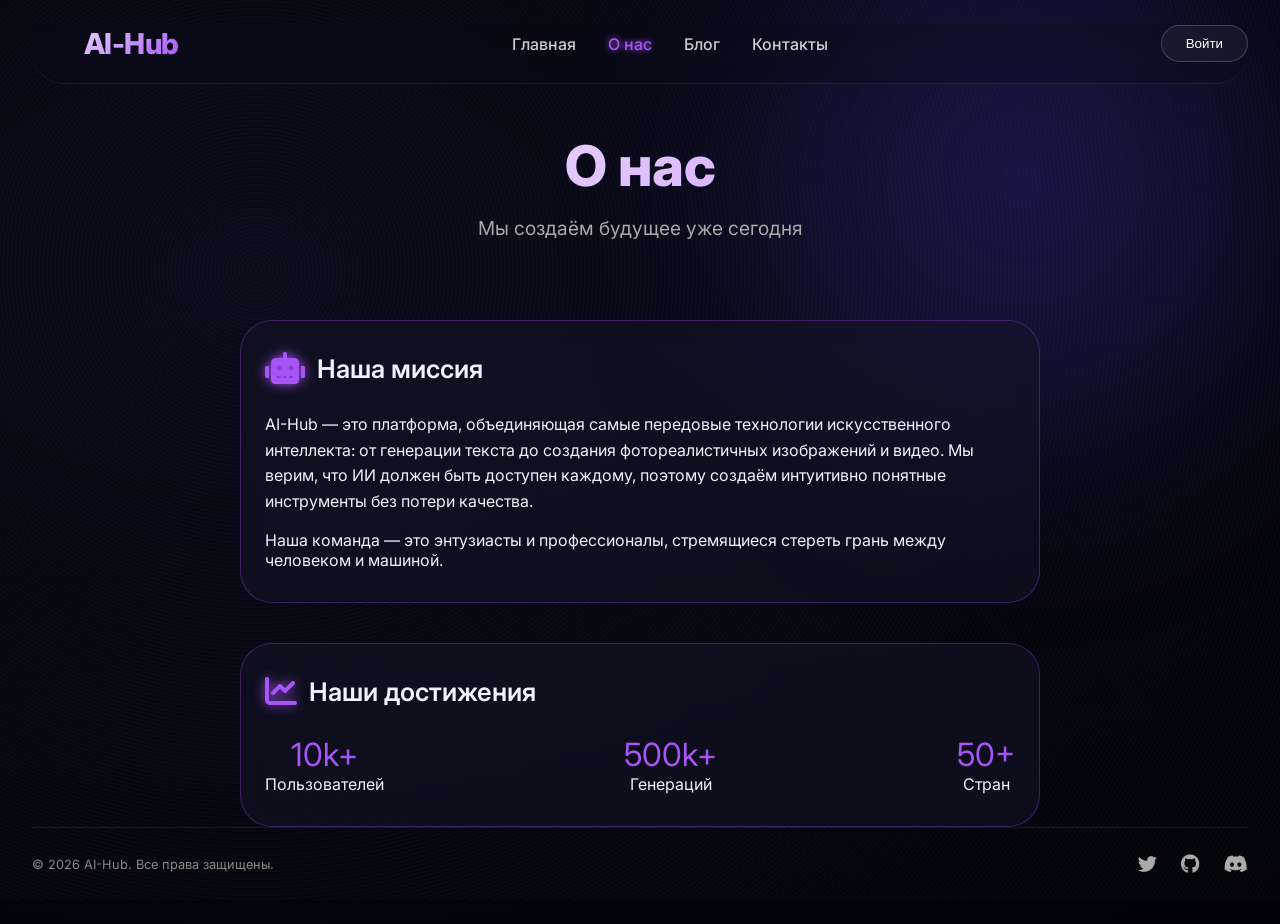
==== about.html @ 54b3c549 "Create about.html" ====
<!DOCTYPE html>
<html lang="ru">
<head>
    <meta charset="UTF-8">
    <meta name="viewport" content="width=device-width, initial-scale=1.0, user-scalable=yes">
    <title>О нас | AI-Hub</title>
    <link rel="stylesheet" href="css/style.css">
    <link href="https://fonts.googleapis.com/css2?family=Inter:opsz,wght@14..32,300;14..32,400;14..32,600;14..32,700;14..32,800&display=swap" rel="stylesheet">
    <link rel="stylesheet" href="https://cdnjs.cloudflare.com/ajax/libs/font-awesome/6.0.0-beta3/css/all.min.css">
</head>
<body>
    <div class="noise"></div>
    <div class="glow-orb"></div>

    <div class="container">
        <header>
            <div class="logo">
                <div class="logo-icon">✨</div>
                <span>AI-Hub</span>
            </div>
            <nav>
                <a href="index.html">Главная</a>
                <a href="about.html" class="active">О нас</a>
                <a href="blog.html">Блог</a>
                <a href="contacts.html">Контакты</a>
            </nav>
            <button class="glass-btn">Войти</button>
        </header>

        <main>
            <div class="hero">
                <h1>О нас</h1>
                <p>Мы создаём будущее уже сегодня</p>
            </div>

            <div class="glass-card" style="max-width: 800px; margin: 0 auto 40px;">
                <div class="card-header">
                    <div class="card-icon"><i class="fas fa-robot"></i></div>
                    <h2>Наша миссия</h2>
                </div>
                <p style="line-height: 1.6; margin-bottom: 16px;">AI-Hub — это платформа, объединяющая самые передовые технологии искусственного интеллекта: от генерации текста до создания фотореалистичных изображений и видео. Мы верим, что ИИ должен быть доступен каждому, поэтому создаём интуитивно понятные инструменты без потери качества.</p>
                <p>Наша команда — это энтузиасты и профессионалы, стремящиеся стереть грань между человеком и машиной.</p>
            </div>

            <div class="glass-card" style="max-width: 800px; margin: 0 auto;">
                <div class="card-header">
                    <div class="card-icon"><i class="fas fa-chart-line"></i></div>
                    <h2>Наши достижения</h2>
                </div>
                <div class="stats-grid" style="display: flex; justify-content: space-between; gap: 20px; margin-top: 20px;">
                    <div style="text-align: center;">
                        <div style="font-size: 2rem; color: #a855f7;">10k+</div>
                        <div>Пользователей</div>
                    </div>
                    <div style="text-align: center;">
                        <div style="font-size: 2rem; color: #a855f7;">500k+</div>
                        <div>Генераций</div>
                    </div>
                    <div style="text-align: center;">
                        <div style="font-size: 2rem; color: #a855f7;">50+</div>
                        <div>Стран</div>
                    </div>
                </div>
            </div>
        </main>

        <footer>
            <p>© 2026 AI-Hub. Все права защищены.</p>
            <div class="social-links">
                <a href="#"><i class="fab fa-twitter"></i></a>
                <a href="#"><i class="fab fa-github"></i></a>
                <a href="#"><i class="fab fa-discord"></i></a>
            </div>
        </footer>
    </div>

    <script src="js/main.js"></script>
</body>
</html>
---- css/style.css ----
* {
    margin: 0;
    padding: 0;
    box-sizing: border-box;
}

body {
    font-family: 'Inter', sans-serif;
    background: radial-gradient(ellipse at 20% 30%, #0a0a1a, #020208);
    color: #eef2ff;
    min-height: 100vh;
    position: relative;
    overflow-x: hidden;
}

.noise {
    position: fixed;
    top: 0;
    left: 0;
    width: 100%;
    height: 100%;
    background: repeating-radial-gradient(circle at 20% 30%, rgba(255,255,255,0.02) 0px, rgba(255,255,255,0.02) 2px, transparent 2px, transparent 4px);
    pointer-events: none;
    z-index: 0;
}

.glow-orb {
    position: fixed;
    top: -20%;
    right: -10%;
    width: 60%;
    height: 80%;
    background: radial-gradient(circle, rgba(79,70,229,0.3) 0%, rgba(0,0,0,0) 70%);
    filter: blur(80px);
    pointer-events: none;
    z-index: 0;
}

.container {
    position: relative;
    z-index: 2;
    max-width: 1400px;
    margin: 0 auto;
    padding: 24px 32px;
}

/* Header */
header {
    display: flex;
    justify-content: space-between;
    align-items: center;
    flex-wrap: wrap;
    gap: 20px;
    padding-bottom: 20px;
    border-bottom: 1px solid rgba(255,255,255,0.08);
    backdrop-filter: blur(10px);
    background: rgba(10,10,26,0.3);
    border-radius: 0 0 32px 32px;
    margin-bottom: 48px;
}

.logo {
    display: flex;
    align-items: center;
    gap: 12px;
    font-size: 1.8rem;
    font-weight: 800;
    letter-spacing: -0.5px;
    background: linear-gradient(135deg, #fff, #a855f7);
    -webkit-background-clip: text;
    background-clip: text;
    color: transparent;
}
.logo-icon {
    font-size: 2rem;
    filter: drop-shadow(0 0 8px #a855f7);
}

nav {
    display: flex;
    gap: 32px;
}
nav a {
    color: #ccc;
    text-decoration: none;
    font-weight: 500;
    transition: 0.2s;
}
nav a:hover, nav a.active {
    color: #a855f7;
    text-shadow: 0 0 6px #a855f7;
}

.glass-btn {
    background: rgba(255,255,255,0.05);
    border: 1px solid rgba(255,255,255,0.2);
    padding: 10px 24px;
    border-radius: 40px;
    color: white;
    cursor: pointer;
    transition: 0.2s;
}
.glass-btn:hover {
    background: rgba(168,85,247,0.3);
    border-color: #a855f7;
    box-shadow: 0 0 12px rgba(168,85,247,0.4);
}

/* Hero */
.hero {
    text-align: center;
    margin-bottom: 80px;
}
.hero h1 {
    font-size: 3.5rem;
    font-weight: 800;
    background: linear-gradient(135deg, #fff, #c084fc);
    -webkit-background-clip: text;
    background-clip: text;
    color: transparent;
    margin-bottom: 16px;
}
.hero p {
    font-size: 1.2rem;
    color: #aaa;
}

/* Карточки */
.cards-container {
    display: flex;
    justify-content: center;
    gap: 32px;
    flex-wrap: wrap;
    margin-bottom: 60px;
}

.glass-card {
    flex: 1;
    min-width: 280px;
    max-width: 380px;
    background: rgba(20,20,40,0.5);
    backdrop-filter: blur(12px);
    border-radius: 32px;
    border: 1px solid rgba(168,85,247,0.3);
    padding: 28px 24px 32px;
    transition: all 0.3s ease;
    position: relative;
    overflow: hidden;
    cursor: pointer;
}
.glass-card:hover {
    transform: translateY(-8px);
    border-color: #a855f7;
    box-shadow: 0 20px 40px rgba(168,85,247,0.2);
}
.card-glow {
    position: absolute;
    top: 0;
    left: 0;
    width: 100%;
    height: 100%;
    background: radial-gradient(circle at 50% 0%, rgba(168,85,247,0.2), transparent);
    opacity: 0;
    transition: 0.4s;
}
.glass-card:hover .card-glow {
    opacity: 1;
}

.card-header {
    display: flex;
    align-items: center;
    gap: 12px;
    margin-bottom: 24px;
}
.card-icon {
    font-size: 2rem;
    color: #a855f7;
    filter: drop-shadow(0 0 6px #a855f7);
}
.card-header h2 {
    font-size: 1.6rem;
    font-weight: 600;
}

/* Чат превью */
.chat-preview {
    background: rgba(0,0,0,0.4);
    border-radius: 20px;
    padding: 16px;
    margin: 16px 0;
    min-height: 180px;
}
.message-bubble {
    max-width: 85%;
    padding: 10px 14px;
    border-radius: 20px;
    margin-bottom: 12px;
    font-size: 0.85rem;
}
.message-bubble.user {
    background: rgba(168,85,247,0.3);
    border: 1px solid rgba(168,85,247,0.5);
    margin-left: auto;
    text-align: right;
}
.message-bubble.ai {
    background: rgba(255,255,255,0.1);
    border: 1px solid rgba(255,255,255,0.2);
}
.typing-indicator {
    display: flex;
    gap: 4px;
    padding: 8px;
}
.typing-indicator span {
    width: 8px;
    height: 8px;
    background: #a855f7;
    border-radius: 50%;
    display: inline-block;
    animation: typing 1.2s infinite ease-in-out;
}
.typing-indicator span:nth-child(2) { animation-delay: 0.2s; }
.typing-indicator span:nth-child(3) { animation-delay: 0.4s; }
@keyframes typing {
    0%, 60%, 100% { transform: translateY(0); opacity: 0.4; }
    30% { transform: translateY(-8px); opacity: 1; }
}

/* AI Фото превью */
.photo-preview {
    background: #0a0a14;
    border-radius: 20px;
    height: 160px;
    margin: 16px 0;
    overflow: hidden;
    position: relative;
}
.pixel-canvas {
    width: 100%;
    height: 100%;
    position: relative;
}
.pixel-grid {
    width: 100%;
    height: 100%;
    background: repeating-linear-gradient(0deg, rgba(168,85,247,0.1) 0px, rgba(168,85,247,0.1) 4px, transparent 4px, transparent 8px),
                repeating-linear-gradient(90deg, rgba(168,85,247,0.1) 0px, rgba(168,85,247,0.1) 4px, transparent 4px, transparent 8px);
    animation: pixelShift 3s linear infinite;
}
@keyframes pixelShift {
    0% { background-position: 0 0; }
    100% { background-position: 40px 40px; }
}
.overlay-text {
    position: absolute;
    top: 50%;
    left: 50%;
    transform: translate(-50%, -50%);
    font-size: 0.8rem;
    color: #a855f7;
    text-shadow: 0 0 4px #a855f7;
}

/* AI Видео превью */
.video-preview {
    background: #0a0a14;
    border-radius: 20px;
    height: 160px;
    margin: 16px 0;
    position: relative;
    overflow: hidden;
}
.film-strip {
    display: flex;
    gap: 8px;
    padding: 12px;
    animation: slideStrip 4s linear infinite;
}
.frame {
    width: 60px;
    height: 80px;
    background: linear-gradient(135deg, #1e1a3a, #0e0a1a);
    border: 1px solid #a855f7;
    border-radius: 8px;
    flex-shrink: 0;
}
.data-stream {
    position: absolute;
    bottom: 0;
    left: 0;
    width: 100%;
    height: 30px;
    background: linear-gradient(90deg, transparent, #a855f7, #ec4899, transparent);
    animation: streamFlow 1.5s linear infinite;
}
@keyframes slideStrip {
    0% { transform: translateX(0); }
    100% { transform: translateX(-200px); }
}
@keyframes streamFlow {
    0% { background-position: -200% 0; }
    100% { background-position: 200% 0; }
}

.card-btn {
    background: linear-gradient(90deg, #a855f7, #ec4899);
    border: none;
    width: 100%;
    padding: 12px;
    border-radius: 40px;
    font-weight: 600;
    color: white;
    cursor: pointer;
    transition: 0.2s;
    margin-top: 16px;
}
.card-btn:hover {
    opacity: 0.9;
    transform: scale(0.98);
}

footer {
    display: flex;
    justify-content: space-between;
    align-items: center;
    flex-wrap: wrap;
    gap: 16px;
    padding: 24px 0;
    border-top: 1px solid rgba(255,255,255,0.08);
    font-size: 0.8rem;
    color: #888;
}
.social-links a {
    color: #aaa;
    margin-left: 20px;
    font-size: 1.2rem;
    transition: 0.2s;
}
.social-links a:hover {
    color: #a855f7;
}

@media (max-width: 768px) {
    .container {
        padding: 16px;
    }
    .hero h1 {
        font-size: 2rem;
    }
    .cards-container {
        flex-direction: column;
        align-items: center;
    }
    .glass-card {
        max-width: 100%;
    }
}
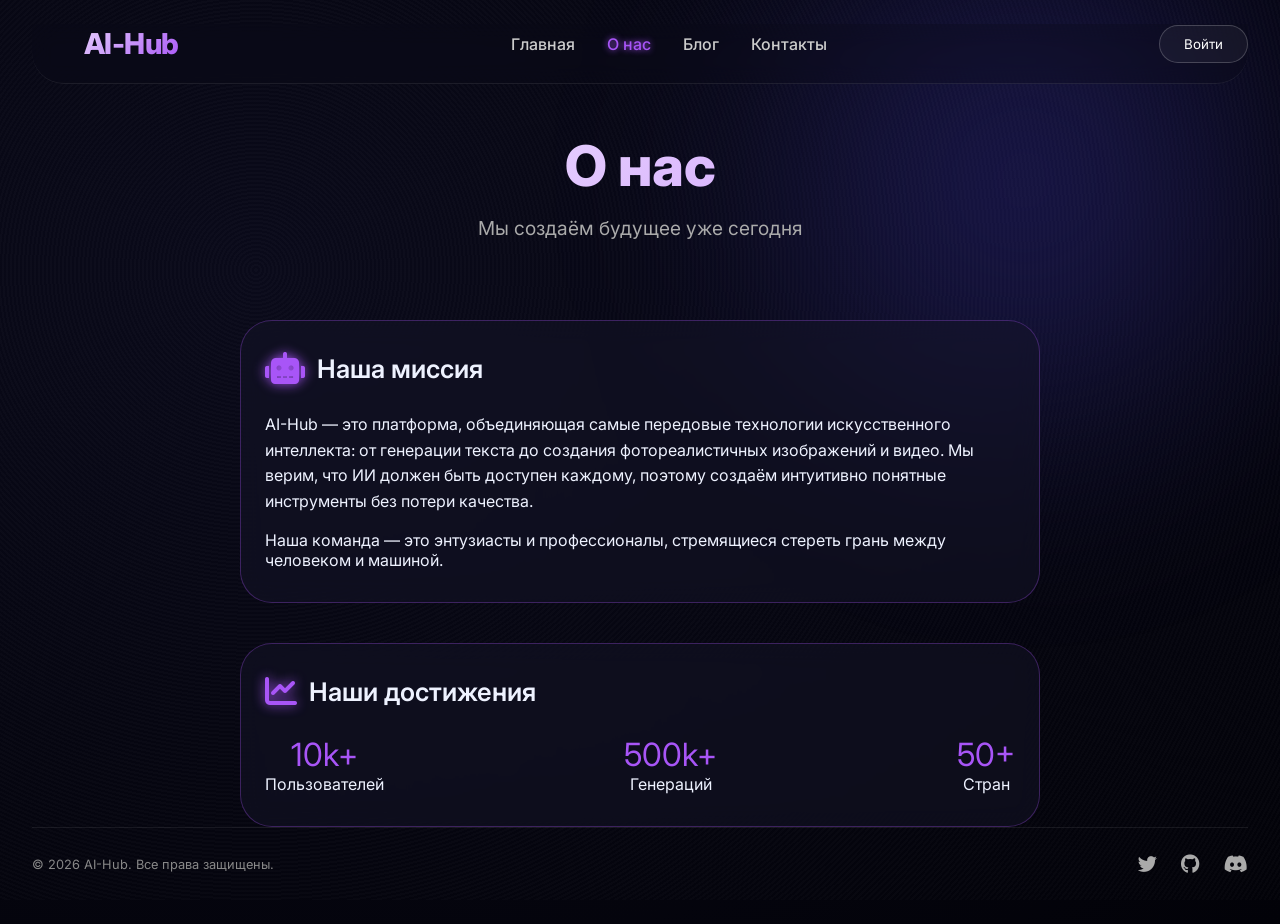
==== commit d55fcedf: "Update about.html" ====
--- a/about.html
+++ b/about.html
@@ -7,6 +7,44 @@
     <link rel="stylesheet" href="css/style.css">
     <link href="https://fonts.googleapis.com/css2?family=Inter:opsz,wght@14..32,300;14..32,400;14..32,600;14..32,700;14..32,800&display=swap" rel="stylesheet">
     <link rel="stylesheet" href="https://cdnjs.cloudflare.com/ajax/libs/font-awesome/6.0.0-beta3/css/all.min.css">
+    <style>
+        /* auth styles */
+        .auth-area { display: flex; align-items: center; gap: 12px; }
+        .glass-btn { background: rgba(255,255,255,0.05); border: 1px solid rgba(255,255,255,0.2); padding: 10px 24px; border-radius: 40px; color: white; cursor: pointer; transition: 0.2s; font-family: 'Inter', sans-serif; }
+        .glass-btn:hover { background: rgba(168,85,247,0.3); border-color: #a855f7; }
+        .profile-info { display: flex; align-items: center; gap: 16px; background: rgba(255,255,255,0.05); border: 1px solid rgba(168,85,247,0.4); border-radius: 40px; padding: 6px 18px 6px 12px; }
+        .user-data { display: flex; flex-direction: column; color: #fff; }
+        .user-name { font-weight: 600; font-size: 0.9rem; }
+        .user-id { font-size: 0.7rem; color: #a855f7; }
+        .balance-area { display: flex; align-items: center; gap: 6px; background: rgba(255,215,0,0.1); border: 1px solid rgba(255,215,0,0.4); border-radius: 20px; padding: 4px 10px; }
+        .balance-area .coin-icon { color: #FFD700; font-size: 1rem; }
+        .balance-amount { font-weight: 600; color: #FFD700; font-size: 0.9rem; }
+        .topup-btn { background: rgba(168,85,247,0.2); border: 1px solid #a855f7; color: #a855f7; font-size: 0.85rem; padding: 6px 12px; border-radius: 20px; cursor: pointer; font-weight: 600; }
+        .logout-btn { background: none; border: none; color: #ff4d6a; font-size: 1.1rem; cursor: pointer; padding: 4px; }
+
+        .modal { display: none; position: fixed; top: 0; left: 0; width: 100%; height: 100%; background: rgba(0,0,0,0.7); backdrop-filter: blur(6px); justify-content: center; align-items: center; z-index: 1000; }
+        .modal.active { display: flex; }
+        .modal-content { background: rgba(20,20,40,0.95); backdrop-filter: blur(12px); border: 1px solid rgba(168,85,247,0.4); border-radius: 32px; padding: 32px; max-width: 400px; width: 90%; position: relative; animation: modalIn 0.3s ease; }
+        @keyframes modalIn { from { transform: scale(0.9); opacity: 0; } to { transform: scale(1); opacity: 1; } }
+        .modal-close { position: absolute; top: 16px; right: 20px; background: none; border: none; color: #aaa; font-size: 1.5rem; cursor: pointer; }
+        .modal-tabs { display: flex; margin-bottom: 24px; border-bottom: 1px solid rgba(255,255,255,0.1); }
+        .modal-tab { flex: 1; text-align: center; padding: 12px; cursor: pointer; font-weight: 500; color: #aaa; transition: 0.2s; border-bottom: 2px solid transparent; }
+        .modal-tab.active { color: #a855f7; border-bottom-color: #a855f7; }
+        .form-group { margin-bottom: 16px; }
+        .form-group label { display: block; margin-bottom: 6px; font-size: 0.85rem; color: #ccc; }
+        .form-group input { width: 100%; background: rgba(0,0,0,0.5); border: 1px solid rgba(168,85,247,0.5); border-radius: 12px; padding: 12px; color: white; font-family: 'Inter', sans-serif; }
+        .form-group input:focus { outline: none; border-color: #a855f7; }
+        .error-msg { color: #ff6b7a; font-size: 0.8rem; margin-top: 4px; display: none; }
+        .submit-btn { background: linear-gradient(90deg, #a855f7, #ec4899); border: none; width: 100%; padding: 12px; border-radius: 40px; font-weight: 600; color: white; cursor: pointer; margin-top: 8px; font-family: 'Inter', sans-serif; }
+        .package-grid { display: grid; grid-template-columns: 1fr 1fr; gap: 10px; margin: 20px 0; }
+        .package-btn { background: rgba(168,85,247,0.1); border: 1px solid rgba(168,85,247,0.4); border-radius: 16px; padding: 12px; text-align: center; cursor: pointer; transition: 0.2s; color: #fff; }
+        .package-btn:hover { background: rgba(168,85,247,0.3); border-color: #a855f7; }
+        .package-amount { font-size: 1.2rem; font-weight: 700; color: #FFD700; }
+        .package-price { font-size: 0.85rem; color: #aaa; }
+        .custom-amount { display: flex; gap: 10px; align-items: center; }
+        .custom-amount input { flex: 1; }
+        .price-estimate { margin: 8px 0; font-size: 0.9rem; color: #FFD700; }
+    </style>
 </head>
 <body>
     <div class="noise"></div>
@@ -24,7 +62,9 @@
                 <a href="blog.html">Блог</a>
                 <a href="contacts.html">Контакты</a>
             </nav>
-            <button class="glass-btn">Войти</button>
+            <div class="auth-area" id="authArea">
+                <button class="glass-btn" id="authBtn">Войти</button>
+            </div>
         </header>
 
         <main>
@@ -74,6 +114,316 @@
         </footer>
     </div>
 
-    <script src="js/main.js"></script>
+    <!-- Модалки -->
+    <div class="modal" id="authModal">
+        <div class="modal-content">
+            <button class="modal-close" id="closeAuthModal">&times;</button>
+            <div class="modal-tabs">
+                <div class="modal-tab active" data-tab="login">Вход</div>
+                <div class="modal-tab" data-tab="register">Регистрация</div>
+            </div>
+            <form id="loginForm">
+                <div class="form-group">
+                    <label>Имя пользователя (латиница)</label>
+                    <input type="text" id="loginName" placeholder="username" required>
+                    <div class="error-msg" id="loginError"></div>
+                </div>
+                <div class="form-group">
+                    <label>Пароль</label>
+                    <input type="password" id="loginPassword" placeholder="Пароль" required>
+                </div>
+                <button type="submit" class="submit-btn">Войти</button>
+            </form>
+            <form id="registerForm" style="display: none;">
+                <div class="form-group">
+                    <label>Имя пользователя (латиница)</label>
+                    <input type="text" id="regName" placeholder="username" required>
+                    <div class="error-msg" id="regNameError"></div>
+                </div>
+                <div class="form-group">
+                    <label>Пароль (минимум 6 символов)</label>
+                    <input type="password" id="regPassword" placeholder="Пароль" required>
+                    <div class="error-msg" id="regPassError"></div>
+                </div>
+                <div class="form-group">
+                    <label>Повторите пароль</label>
+                    <input type="password" id="regPassword2" placeholder="Пароль ещё раз" required>
+                    <div class="error-msg" id="regPass2Error"></div>
+                </div>
+                <button type="submit" class="submit-btn">Зарегистрироваться</button>
+            </form>
+        </div>
+    </div>
+
+    <div class="modal" id="topupModal">
+        <div class="modal-content" style="max-width: 420px;">
+            <button class="modal-close" id="closeTopupModal">&times;</button>
+            <h3 style="margin-bottom: 16px; font-weight: 600;">Пополнение AI-Кредитов</h3>
+            <div class="package-grid">
+                <div class="package-btn" data-amount="100">100<br><span class="package-price">99 ₽</span></div>
+                <div class="package-btn" data-amount="500">500<br><span class="package-price">449 ₽</span></div>
+                <div class="package-btn" data-amount="1000">1 000<br><span class="package-price">849 ₽</span></div>
+                <div class="package-btn" data-amount="5000">5 000<br><span class="package-price">3 999 ₽</span></div>
+                <div class="package-btn" data-amount="10000">10 000<br><span class="package-price">7 499 ₽</span></div>
+            </div>
+            <div class="custom-amount">
+                <input type="number" id="customAmount" placeholder="Введите сумму кредитов" min="1">
+                <button class="submit-btn" id="calculateCustomBtn" style="width: auto; margin: 0;">Рассчитать</button>
+            </div>
+            <div class="price-estimate" id="priceEstimate"></div>
+            <button class="submit-btn" id="buyBtn" disabled>Купить</button>
+            <p class="error-msg" id="topupError" style="margin-top: 8px;"></p>
+        </div>
+    </div>
+
+    <script>
+        (() => {
+            const USERS_KEY = 'aihub_users';
+            const CURRENT_USER_KEY = 'aihub_currentUser';
+            const BALANCES_KEY = 'aihub_balances';
+
+            const getUsers = () => JSON.parse(localStorage.getItem(USERS_KEY)) || [];
+            const saveUsers = (users) => localStorage.setItem(USERS_KEY, JSON.stringify(users));
+            const getCurrentUser = () => JSON.parse(localStorage.getItem(CURRENT_USER_KEY));
+            const setCurrentUser = (user) => localStorage.setItem(CURRENT_USER_KEY, JSON.stringify(user));
+            const clearCurrentUser = () => localStorage.removeItem(CURRENT_USER_KEY);
+            const getBalances = () => JSON.parse(localStorage.getItem(BALANCES_KEY)) || {};
+            const saveBalances = (balances) => localStorage.setItem(BALANCES_KEY, JSON.stringify(balances));
+            const getUserBalance = (userId) => {
+                const b = getBalances();
+                return b[userId] || 0;
+            };
+            const setUserBalance = (userId, amount) => {
+                const b = getBalances();
+                b[userId] = amount;
+                saveBalances(b);
+            };
+            const START_BALANCE = 50;
+
+            const authArea = document.getElementById('authArea');
+            const authModal = document.getElementById('authModal');
+            const closeAuthModalBtn = document.getElementById('closeAuthModal');
+            const topupModal = document.getElementById('topupModal');
+            const closeTopupModalBtn = document.getElementById('closeTopupModal');
+            const tabs = document.querySelectorAll('#authModal .modal-tab');
+            const loginForm = document.getElementById('loginForm');
+            const registerForm = document.getElementById('registerForm');
+            const loginName = document.getElementById('loginName');
+            const loginPassword = document.getElementById('loginPassword');
+            const loginError = document.getElementById('loginError');
+            const regName = document.getElementById('regName');
+            const regPassword = document.getElementById('regPassword');
+            const regPassword2 = document.getElementById('regPassword2');
+            const regNameError = document.getElementById('regNameError');
+            const regPassError = document.getElementById('regPassError');
+            const regPass2Error = document.getElementById('regPass2Error');
+            const packageBtns = document.querySelectorAll('.package-btn');
+            const customAmountInput = document.getElementById('customAmount');
+            const priceEstimate = document.getElementById('priceEstimate');
+            const buyBtn = document.getElementById('buyBtn');
+            const topupError = document.getElementById('topupError');
+            const calculateCustomBtn = document.getElementById('calculateCustomBtn');
+
+            let selectedAmount = null;
+
+            function renderAuthArea() {
+                const user = getCurrentUser();
+                authArea.innerHTML = '';
+                if (user) {
+                    const balance = getUserBalance(user.id);
+                    const profileDiv = document.createElement('div');
+                    profileDiv.className = 'profile-info';
+                    profileDiv.innerHTML = `
+                        <div class="user-data">
+                            <span class="user-name">${user.name}</span>
+                            <span class="user-id">ID: ${user.id}</span>
+                        </div>
+                        <div class="balance-area">
+                            <i class="fas fa-coins coin-icon"></i>
+                            <span class="balance-amount" id="balanceDisplay">${balance}</span>
+                        </div>
+                        <button class="topup-btn" id="topupBtn">+ Пополнить</button>
+                        <button class="logout-btn" id="logoutBtn" title="Выйти"><i class="fas fa-sign-out-alt"></i></button>
+                    `;
+                    authArea.appendChild(profileDiv);
+                    document.getElementById('topupBtn').addEventListener('click', openTopupModal);
+                    document.getElementById('logoutBtn').addEventListener('click', logout);
+                } else {
+                    const btn = document.createElement('button');
+                    btn.className = 'glass-btn';
+                    btn.id = 'authBtn';
+                    btn.textContent = 'Войти';
+                    btn.addEventListener('click', openAuthModal);
+                    authArea.appendChild(btn);
+                }
+            }
+
+            function updateBalanceDisplay() {
+                const user = getCurrentUser();
+                if (user) {
+                    const balance = getUserBalance(user.id);
+                    const disp = document.getElementById('balanceDisplay');
+                    if (disp) disp.textContent = balance;
+                }
+            }
+
+            function openAuthModal() {
+                authModal.classList.add('active');
+                loginForm.reset();
+                registerForm.reset();
+                hideAuthErrors();
+                switchAuthTab('login');
+            }
+            function closeAuthModal() { authModal.classList.remove('active'); }
+            function hideAuthErrors() {
+                loginError.style.display = 'none';
+                regNameError.style.display = 'none';
+                regPassError.style.display = 'none';
+                regPass2Error.style.display = 'none';
+            }
+            function switchAuthTab(tab) {
+                tabs.forEach(t => t.classList.remove('active'));
+                if (tab === 'login') {
+                    document.querySelector('[data-tab="login"]').classList.add('active');
+                    loginForm.style.display = 'block';
+                    registerForm.style.display = 'none';
+                } else {
+                    document.querySelector('[data-tab="register"]').classList.add('active');
+                    loginForm.style.display = 'none';
+                    registerForm.style.display = 'block';
+                }
+                hideAuthErrors();
+            }
+
+            function isValidUsername(name) { return /^[a-zA-Z0-9]+$/.test(name); }
+            function generateUserId() { return 'U' + Math.random().toString(16).slice(2, 10).toUpperCase(); }
+
+            loginForm.addEventListener('submit', (e) => {
+                e.preventDefault();
+                hideAuthErrors();
+                const name = loginName.value.trim();
+                const pass = loginPassword.value;
+                if (!isValidUsername(name)) {
+                    loginError.textContent = 'Имя может содержать только латинские буквы и цифры';
+                    loginError.style.display = 'block';
+                    return;
+                }
+                const users = getUsers();
+                const user = users.find(u => u.name.toLowerCase() === name.toLowerCase() && u.password === pass);
+                if (!user) {
+                    loginError.textContent = 'Неверное имя пользователя или пароль';
+                    loginError.style.display = 'block';
+                    return;
+                }
+                setCurrentUser({ name: user.name, id: user.id });
+                closeAuthModal();
+                renderAuthArea();
+            });
+
+            registerForm.addEventListener('submit', (e) => {
+                e.preventDefault();
+                hideAuthErrors();
+                const name = regName.value.trim();
+                const pass = regPassword.value;
+                const pass2 = regPassword2.value;
+                if (!isValidUsername(name)) {
+                    regNameError.textContent = 'Имя может содержать только латинские буквы и цифры';
+                    regNameError.style.display = 'block';
+                    return;
+                }
+                if (pass.length < 6) {
+                    regPassError.textContent = 'Пароль должен быть не менее 6 символов';
+                    regPassError.style.display = 'block';
+                    return;
+                }
+                if (pass !== pass2) {
+                    regPass2Error.textContent = 'Пароли не совпадают';
+                    regPass2Error.style.display = 'block';
+                    return;
+                }
+                const users = getUsers();
+                if (users.some(u => u.name.toLowerCase() === name.toLowerCase())) {
+                    regNameError.textContent = 'Пользователь с таким именем уже существует';
+                    regNameError.style.display = 'block';
+                    return;
+                }
+                const newUser = { name, password: pass, id: generateUserId() };
+                users.push(newUser);
+                saveUsers(users);
+                setUserBalance(newUser.id, START_BALANCE);
+                setCurrentUser({ name: newUser.name, id: newUser.id });
+                closeAuthModal();
+                renderAuthArea();
+            });
+
+            function logout() {
+                clearCurrentUser();
+                renderAuthArea();
+            }
+
+            tabs.forEach(tab => {
+                tab.addEventListener('click', () => switchAuthTab(tab.dataset.tab));
+            });
+            closeAuthModalBtn.addEventListener('click', closeAuthModal);
+            window.addEventListener('click', (e) => {
+                if (e.target === authModal) closeAuthModal();
+                if (e.target === topupModal) closeTopupModal();
+            });
+
+            function openTopupModal() {
+                topupModal.classList.add('active');
+                selectedAmount = null;
+                customAmountInput.value = '';
+                priceEstimate.textContent = '';
+                buyBtn.disabled = true;
+                topupError.style.display = 'none';
+            }
+            function closeTopupModal() { topupModal.classList.remove('active'); }
+            closeTopupModalBtn.addEventListener('click', closeTopupModal);
+
+            packageBtns.forEach(btn => {
+                btn.addEventListener('click', () => {
+                    selectedAmount = parseInt(btn.dataset.amount);
+                    customAmountInput.value = '';
+                    const price = Math.round(selectedAmount * 0.99);
+                    priceEstimate.textContent = `К оплате: ${price} ₽`;
+                    buyBtn.disabled = false;
+                    topupError.style.display = 'none';
+                });
+            });
+
+            calculateCustomBtn.addEventListener('click', () => {
+                const val = parseInt(customAmountInput.value);
+                if (isNaN(val) || val < 1) {
+                    priceEstimate.textContent = 'Введите корректную сумму';
+                    buyBtn.disabled = true;
+                    return;
+                }
+                selectedAmount = val;
+                const price = (val * 0.99).toFixed(2);
+                priceEstimate.textContent = `К оплате: ${price} ₽`;
+                buyBtn.disabled = false;
+                topupError.style.display = 'none';
+            });
+
+            buyBtn.addEventListener('click', () => {
+                if (!selectedAmount || selectedAmount < 1) return;
+                const user = getCurrentUser();
+                if (!user) {
+                    topupError.textContent = 'Ошибка авторизации';
+                    topupError.style.display = 'block';
+                    return;
+                }
+                const currentBalance = getUserBalance(user.id);
+                const newBalance = currentBalance + selectedAmount;
+                setUserBalance(user.id, newBalance);
+                updateBalanceDisplay();
+                alert(`✅ Баланс пополнен на ${selectedAmount} AI-Кредитов.\nТекущий баланс: ${newBalance} кредитов.`);
+                closeTopupModal();
+            });
+
+            renderAuthArea();
+        })();
+    </script>
 </body>
 </html>
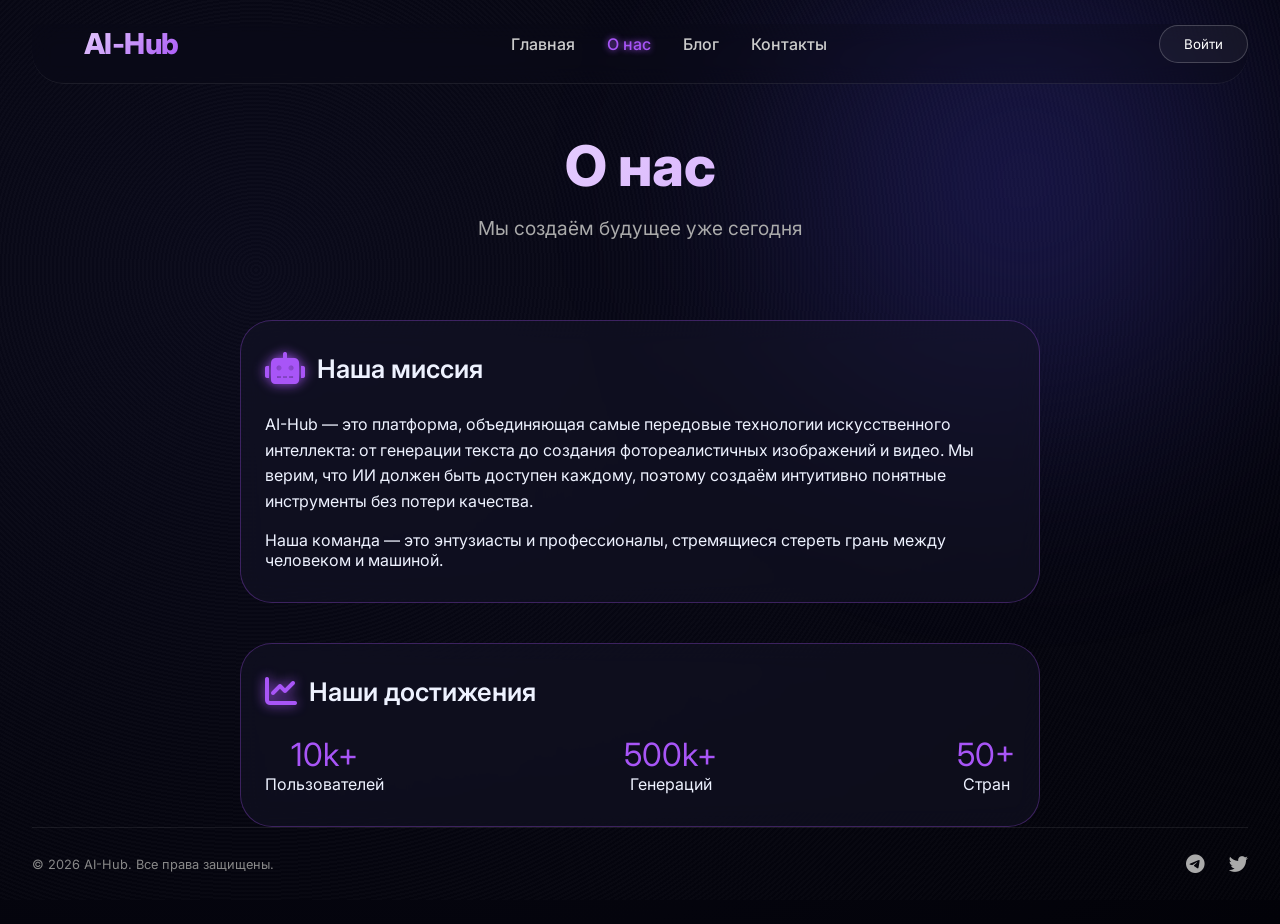
==== commit 0e16d96b: "Update about.html" ====
--- a/about.html
+++ b/about.html
@@ -21,6 +21,8 @@
         .balance-amount { font-weight: 600; color: #FFD700; font-size: 0.9rem; }
         .topup-btn { background: rgba(168,85,247,0.2); border: 1px solid #a855f7; color: #a855f7; font-size: 0.85rem; padding: 6px 12px; border-radius: 20px; cursor: pointer; font-weight: 600; }
         .logout-btn { background: none; border: none; color: #ff4d6a; font-size: 1.1rem; cursor: pointer; padding: 4px; }
+        .admin-btn { background: rgba(255,255,255,0.1); border: 1px solid rgba(255,255,255,0.3); color: #fff; font-size: 1.1rem; cursor: pointer; padding: 4px 8px; border-radius: 50%; transition: 0.2s; margin-right: -6px; }
+        .admin-btn:hover { background: rgba(168,85,247,0.3); border-color: #a855f7; }
 
         .modal { display: none; position: fixed; top: 0; left: 0; width: 100%; height: 100%; background: rgba(0,0,0,0.7); backdrop-filter: blur(6px); justify-content: center; align-items: center; z-index: 1000; }
         .modal.active { display: flex; }
@@ -44,6 +46,9 @@
         .custom-amount { display: flex; gap: 10px; align-items: center; }
         .custom-amount input { flex: 1; }
         .price-estimate { margin: 8px 0; font-size: 0.9rem; color: #FFD700; }
+        .admin-actions { display: flex; gap: 10px; }
+        .admin-actions .submit-btn { flex: 1; }
+        .danger-btn { background: linear-gradient(90deg, #ff4d6a, #ff6b7a); }
     </style>
 </head>
 <body>
@@ -107,14 +112,13 @@
         <footer>
             <p>© 2026 AI-Hub. Все права защищены.</p>
             <div class="social-links">
+                <a href="#"><i class="fab fa-telegram-plane"></i></a>
                 <a href="#"><i class="fab fa-twitter"></i></a>
-                <a href="#"><i class="fab fa-github"></i></a>
-                <a href="#"><i class="fab fa-discord"></i></a>
             </div>
         </footer>
     </div>
 
-    <!-- Модалки -->
+    <!-- Модалки входа/регистрации и пополнения -->
     <div class="modal" id="authModal">
         <div class="modal-content">
             <button class="modal-close" id="closeAuthModal">&times;</button>
@@ -176,11 +180,35 @@
         </div>
     </div>
 
+    <!-- Модалка админки (скопирована из index) -->
+    <div class="modal" id="adminModal">
+        <div class="modal-content">
+            <button class="modal-close" id="closeAdminModal">&times;</button>
+            <h3 style="margin-bottom: 16px; font-weight: 600;">⚙️ Админ-панель</h3>
+            <div class="form-group">
+                <label>ID пользователя</label>
+                <input type="text" id="adminUserIdInput" placeholder="Например: U123ABC">
+                <button class="submit-btn" id="adminCheckBalanceBtn" style="margin-top: 8px;">Проверить баланс</button>
+                <div id="adminBalanceDisplay" style="margin-top: 8px; color: #FFD700; font-size: 0.9rem;"></div>
+            </div>
+            <div class="form-group">
+                <label>Количество кредитов</label>
+                <input type="number" id="adminCreditAmount" placeholder="Сумма" min="1">
+            </div>
+            <div class="admin-actions">
+                <button class="submit-btn" id="adminAddCreditsBtn">Добавить</button>
+                <button class="submit-btn danger-btn" id="adminSubtractCreditsBtn">Списать</button>
+            </div>
+            <p class="error-msg" id="adminError" style="margin-top: 8px;"></p>
+        </div>
+    </div>
+
     <script>
         (() => {
             const USERS_KEY = 'aihub_users';
             const CURRENT_USER_KEY = 'aihub_currentUser';
             const BALANCES_KEY = 'aihub_balances';
+            const ADMIN_CREDENTIALS = { name: 'ADMIN', password: '123456' };
 
             const getUsers = () => JSON.parse(localStorage.getItem(USERS_KEY)) || [];
             const saveUsers = (users) => localStorage.setItem(USERS_KEY, JSON.stringify(users));
@@ -189,15 +217,8 @@
             const clearCurrentUser = () => localStorage.removeItem(CURRENT_USER_KEY);
             const getBalances = () => JSON.parse(localStorage.getItem(BALANCES_KEY)) || {};
             const saveBalances = (balances) => localStorage.setItem(BALANCES_KEY, JSON.stringify(balances));
-            const getUserBalance = (userId) => {
-                const b = getBalances();
-                return b[userId] || 0;
-            };
-            const setUserBalance = (userId, amount) => {
-                const b = getBalances();
-                b[userId] = amount;
-                saveBalances(b);
-            };
+            const getUserBalance = (userId) => { const b = getBalances(); return b[userId] || 0; };
+            const setUserBalance = (userId, amount) => { const b = getBalances(); b[userId] = amount; saveBalances(b); };
             const START_BALANCE = 50;
 
             const authArea = document.getElementById('authArea');
@@ -205,6 +226,8 @@
             const closeAuthModalBtn = document.getElementById('closeAuthModal');
             const topupModal = document.getElementById('topupModal');
             const closeTopupModalBtn = document.getElementById('closeTopupModal');
+            const adminModal = document.getElementById('adminModal');
+            const closeAdminModalBtn = document.getElementById('closeAdminModal');
             const tabs = document.querySelectorAll('#authModal .modal-tab');
             const loginForm = document.getElementById('loginForm');
             const registerForm = document.getElementById('registerForm');
@@ -223,6 +246,13 @@
             const buyBtn = document.getElementById('buyBtn');
             const topupError = document.getElementById('topupError');
             const calculateCustomBtn = document.getElementById('calculateCustomBtn');
+            const adminUserIdInput = document.getElementById('adminUserIdInput');
+            const adminCreditAmount = document.getElementById('adminCreditAmount');
+            const adminCheckBalanceBtn = document.getElementById('adminCheckBalanceBtn');
+            const adminAddCreditsBtn = document.getElementById('adminAddCreditsBtn');
+            const adminSubtractCreditsBtn = document.getElementById('adminSubtractCreditsBtn');
+            const adminBalanceDisplay = document.getElementById('adminBalanceDisplay');
+            const adminError = document.getElementById('adminError');
 
             let selectedAmount = null;
 
@@ -230,23 +260,32 @@
                 const user = getCurrentUser();
                 authArea.innerHTML = '';
                 if (user) {
-                    const balance = getUserBalance(user.id);
+                    const isAdmin = user.isAdmin === true;
+                    const balance = isAdmin ? '—' : getUserBalance(user.id);
                     const profileDiv = document.createElement('div');
                     profileDiv.className = 'profile-info';
+                    const adminBtnHtml = isAdmin ? `<button class="admin-btn" id="adminSettingsBtn" title="Настройки"><i class="fas fa-cog"></i></button>` : '';
                     profileDiv.innerHTML = `
+                        ${adminBtnHtml}
                         <div class="user-data">
                             <span class="user-name">${user.name}</span>
-                            <span class="user-id">ID: ${user.id}</span>
+                            <span class="user-id">ID: ${user.id}${isAdmin ? ' (админ)' : ''}</span>
                         </div>
+                        ${!isAdmin ? `
                         <div class="balance-area">
                             <i class="fas fa-coins coin-icon"></i>
                             <span class="balance-amount" id="balanceDisplay">${balance}</span>
                         </div>
                         <button class="topup-btn" id="topupBtn">+ Пополнить</button>
+                        ` : ''}
                         <button class="logout-btn" id="logoutBtn" title="Выйти"><i class="fas fa-sign-out-alt"></i></button>
                     `;
                     authArea.appendChild(profileDiv);
-                    document.getElementById('topupBtn').addEventListener('click', openTopupModal);
+                    if (isAdmin) {
+                        document.getElementById('adminSettingsBtn').addEventListener('click', openAdminModal);
+                    } else {
+                        document.getElementById('topupBtn').addEventListener('click', openTopupModal);
+                    }
                     document.getElementById('logoutBtn').addEventListener('click', logout);
                 } else {
                     const btn = document.createElement('button');
@@ -260,7 +299,7 @@
 
             function updateBalanceDisplay() {
                 const user = getCurrentUser();
-                if (user) {
+                if (user && !user.isAdmin) {
                     const balance = getUserBalance(user.id);
                     const disp = document.getElementById('balanceDisplay');
                     if (disp) disp.textContent = balance;
@@ -303,6 +342,12 @@
                 hideAuthErrors();
                 const name = loginName.value.trim();
                 const pass = loginPassword.value;
+                if (name === ADMIN_CREDENTIALS.name && pass === ADMIN_CREDENTIALS.password) {
+                    setCurrentUser({ name: 'ADMIN', id: 'ADMIN', isAdmin: true });
+                    closeAuthModal();
+                    renderAuthArea();
+                    return;
+                }
                 if (!isValidUsername(name)) {
                     loginError.textContent = 'Имя может содержать только латинские буквы и цифры';
                     loginError.style.display = 'block';
@@ -326,6 +371,11 @@
                 const name = regName.value.trim();
                 const pass = regPassword.value;
                 const pass2 = regPassword2.value;
+                if (name.toUpperCase() === 'ADMIN') {
+                    regNameError.textContent = 'Имя ADMIN зарезервировано';
+                    regNameError.style.display = 'block';
+                    return;
+                }
                 if (!isValidUsername(name)) {
                     regNameError.textContent = 'Имя может содержать только латинские буквы и цифры';
                     regNameError.style.display = 'block';
@@ -361,13 +411,12 @@
                 renderAuthArea();
             }
 
-            tabs.forEach(tab => {
-                tab.addEventListener('click', () => switchAuthTab(tab.dataset.tab));
-            });
+            tabs.forEach(tab => tab.addEventListener('click', () => switchAuthTab(tab.dataset.tab)));
             closeAuthModalBtn.addEventListener('click', closeAuthModal);
             window.addEventListener('click', (e) => {
                 if (e.target === authModal) closeAuthModal();
                 if (e.target === topupModal) closeTopupModal();
+                if (e.target === adminModal) closeAdminModal();
             });
 
             function openTopupModal() {
@@ -409,7 +458,7 @@
             buyBtn.addEventListener('click', () => {
                 if (!selectedAmount || selectedAmount < 1) return;
                 const user = getCurrentUser();
-                if (!user) {
+                if (!user || user.isAdmin) {
                     topupError.textContent = 'Ошибка авторизации';
                     topupError.style.display = 'block';
                     return;
@@ -422,6 +471,63 @@
                 closeTopupModal();
             });
 
+            function openAdminModal() {
+                adminModal.classList.add('active');
+                adminUserIdInput.value = '';
+                adminCreditAmount.value = '';
+                adminBalanceDisplay.textContent = '';
+                adminError.style.display = 'none';
+            }
+            function closeAdminModal() { adminModal.classList.remove('active'); }
+            closeAdminModalBtn.addEventListener('click', closeAdminModal);
+
+            adminCheckBalanceBtn.addEventListener('click', () => {
+                const userId = adminUserIdInput.value.trim();
+                if (!userId) {
+                    adminBalanceDisplay.textContent = 'Введите ID';
+                    return;
+                }
+                const balance = getUserBalance(userId);
+                adminBalanceDisplay.textContent = `Баланс: ${balance} кредитов`;
+            });
+
+            function handleAdminTransaction(operation) {
+                const userId = adminUserIdInput.value.trim();
+                const amount = parseInt(adminCreditAmount.value);
+                if (!userId) {
+                    adminError.textContent = 'Введите ID пользователя';
+                    adminError.style.display = 'block';
+                    return;
+                }
+                if (isNaN(amount) || amount < 1) {
+                    adminError.textContent = 'Введите корректное количество кредитов';
+                    adminError.style.display = 'block';
+                    return;
+                }
+
+                const currentBalance = getUserBalance(userId);
+                let newBalance;
+
+                if (operation === 'add') {
+                    newBalance = currentBalance + amount;
+                } else if (operation === 'subtract') {
+                    if (amount > currentBalance) {
+                        adminError.textContent = `Недостаточно кредитов. Баланс: ${currentBalance}`;
+                        adminError.style.display = 'block';
+                        return;
+                    }
+                    newBalance = currentBalance - amount;
+                }
+
+                setUserBalance(userId, newBalance);
+                adminBalanceDisplay.textContent = `Баланс: ${newBalance} кредитов (${operation === 'add' ? '+' : '-'}${amount})`;
+                adminError.style.display = 'none';
+                adminCreditAmount.value = '';
+            }
+
+            adminAddCreditsBtn.addEventListener('click', () => handleAdminTransaction('add'));
+            adminSubtractCreditsBtn.addEventListener('click', () => handleAdminTransaction('subtract'));
+
             renderAuthArea();
         })();
     </script>
